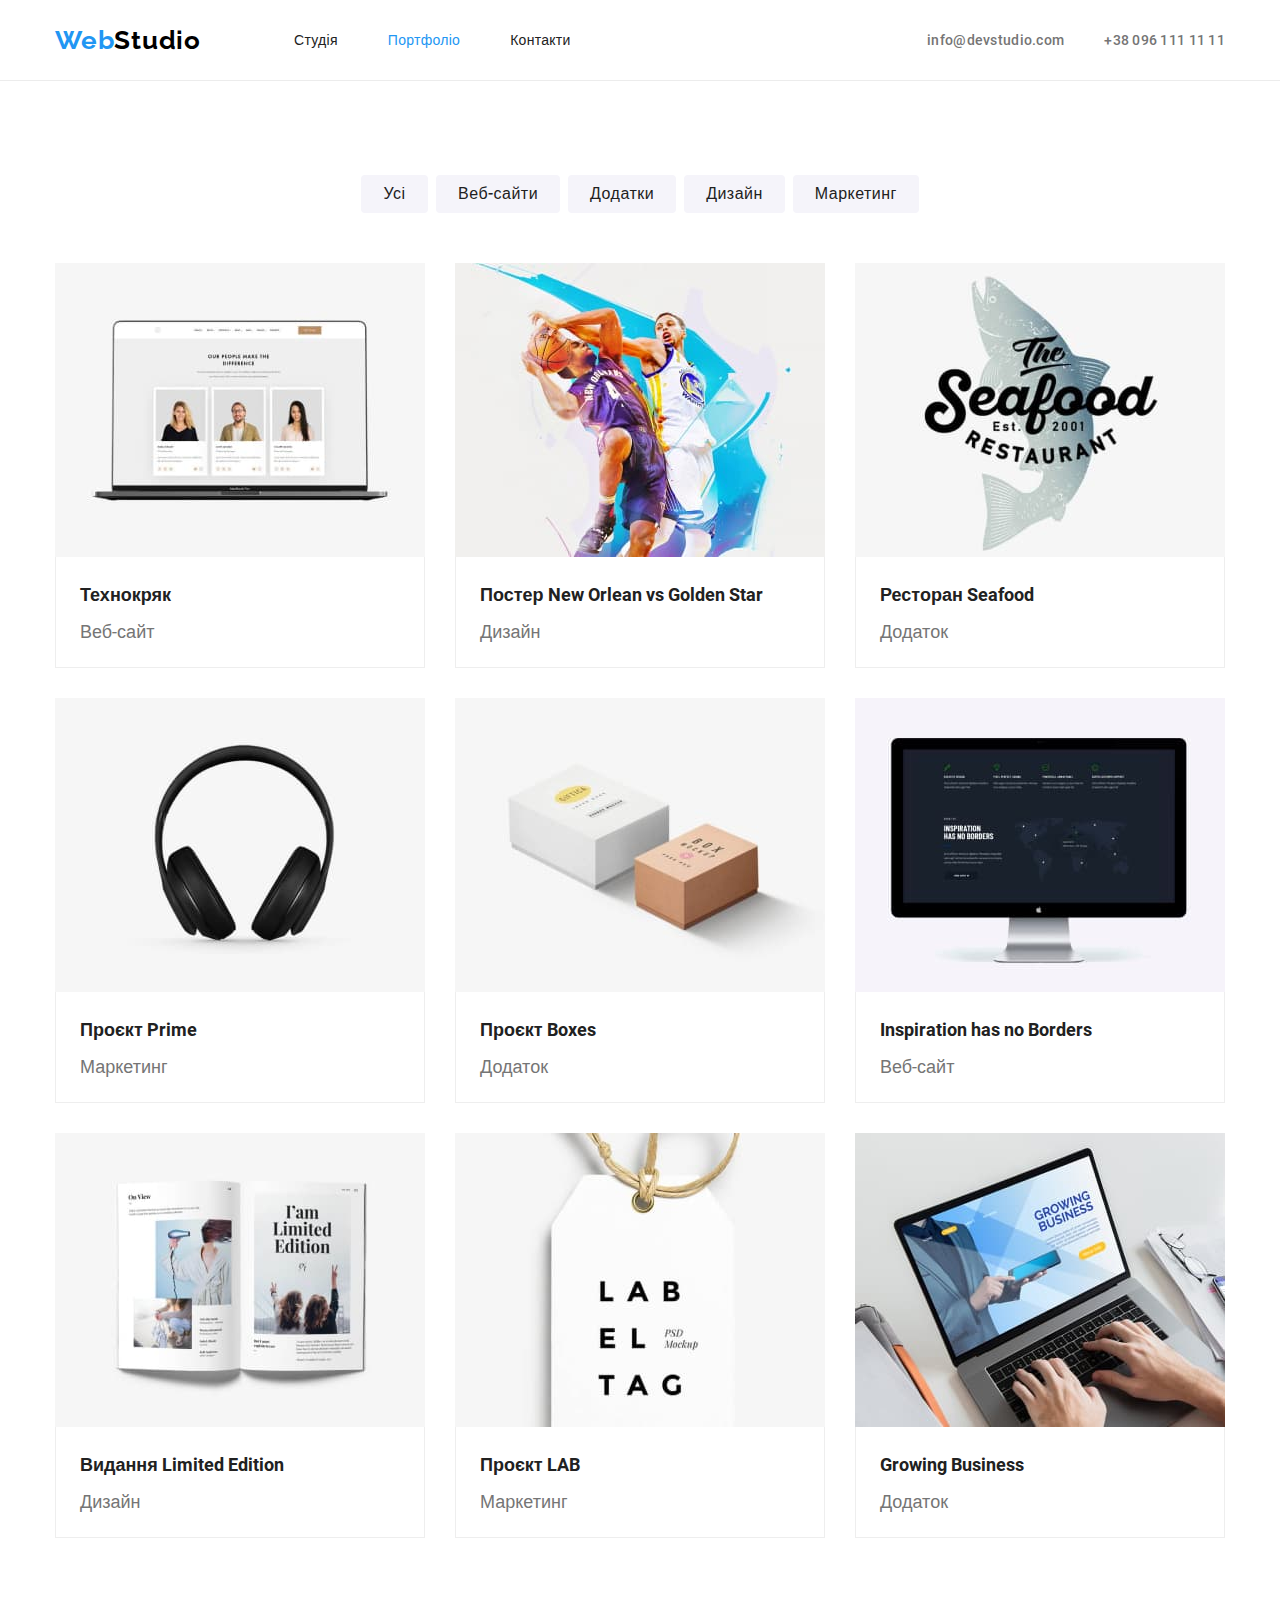
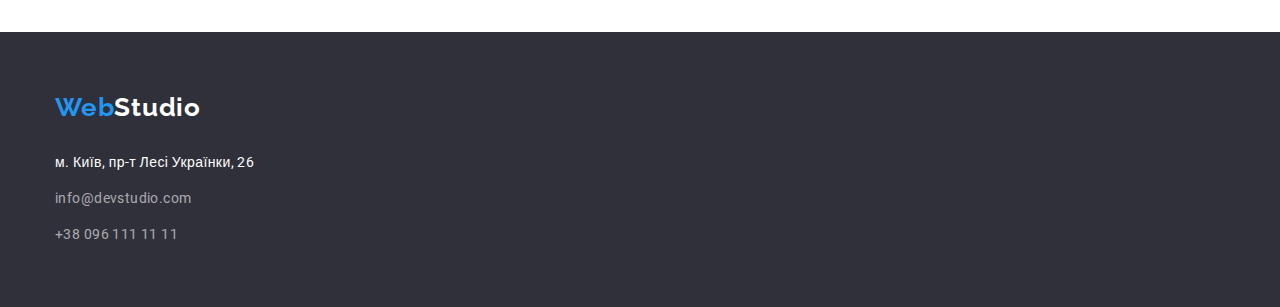
==== portfolio.html @ 8a7ce620 "Clone files and folders from goit-markup-hw-03" ====
<!DOCTYPE html>
<html lang="uk">

<head>
    <meta charset="UTF-8">
    <meta http-equiv="X-UA-Compatible" content="IE=edge">
    <meta name="viewport" content="width=device-width, initial-scale=1.0">
    <title>WebStudio</title>

    <link rel="preconnect" href="https://fonts.googleapis.com">
    <link rel="preconnect" href="https://fonts.gstatic.com" crossorigin>
    <link href="https://fonts.googleapis.com/css2?family=Raleway:wght@700&family=Roboto:wght@400;500;700;900&display=swap"
        rel="stylesheet">

    <link rel="stylesheet" href="https://cdnjs.cloudflare.com/ajax/libs/modern-normalize/1.1.0/modern-normalize.min.css"
        integrity="sha512-wpPYUAdjBVSE4KJnH1VR1HeZfpl1ub8YT/NKx4PuQ5NmX2tKuGu6U/JRp5y+Y8XG2tV+wKQpNHVUX03MfMFn9Q=="
        crossorigin="anonymous" referrerpolicy="no-referrer" />

    <link rel="stylesheet" href="./css/styles.css">
</head>

<body>
    <header class="header">
        <div class="container full-header">
            <nav class="header-nav">
                <a class="logo" href="./index.html">
                    <span class="accent-logo">Web</span><span class="header-logo">Studio</span>
                </a>
            
                <ul class="site-nav list">
                    <li class="item"><a class="link" href="./index.html">Студія</a></li>
                    <li class="item"><a class="link current" href="./portfolio.html">Портфоліо</a></li>
                    <li class="item"><a class="link" href="#">Контакти</a></li>
                </ul>
            </nav>
            
            <ul class="site-contact list">
                <li class="item"><a class="site-contact-header link" href="mailto:info@devstudio.com">info@devstudio.com</a></li>
                <li class="item"><a class="site-contact-header link" href="tel:+380961111111">+38 096 111 11 11</a></li>
            </ul>  
            
        </div>

    </header>

    <main>
        <section class="section works">
            <div class="container">
                <h1 class="visually-hidden">Портфоліо</h1>
                <ul class="list buttons-filters">
                    <li class="item">
                        <button class="button-filter" type="button">Усі</button>
                    </li>
                    <li class="item">
                        <button class="button-filter" type="button">Веб-сайти</button>
                    </li>
                    <li class="item">
                        <button class="button-filter" type="button">Додатки</button>
                    </li>
                    <li class="item">
                        <button class="button-filter" type="button">Дизайн</button>
                    </li>
                    <li class="item"> 
                        <button class="button-filter" type="button">Маркетинг</button>
                    </li>
                </ul>
                
                <ul class="list projects">
                    <li class="item">
                        <img class="project-image" src="./images/technokryak.jpg"
                            alt="На моніторі ноутбука зображено початкову сторінку сайту із заголовком Our people make a difference та фото трьох співробітників">
                            <div class="content-desc">
                                <h3 class="project-title">Технокряк</h3>
                                <p class="project-text">Веб-сайт</p>
                            </div>
                    </li>
                    <li class="item">
                        <img class="project-image" src="./images/norleanovsgstar.jpg" alt="Два баскетболісти з м'ячем під час гри">
                        <div class="content-desc">
                            <h3 class="project-title">Постер New Orlean vs Golden Star</h3>
                            <p class="project-text">Дизайн</p>
                        </div>
                    </li>
                    <li class="item">
                        <img class="project-image" src="./images/seefood.jpg"
                            alt="Логотип ресторану: на фоні рибини напис The seefood restaurant est. 2001">
                            <div class="content-desc">
                                <h3 class="project-title">Ресторан Seafood</h3>
                                <p class="project-text">Додаток</p>
                            </div>
                    </li>
                    <li class="item">
                        <img class="project-image" src="./images/prime.jpg" alt="Чорні накладні навушники">
                        <div class="content-desc">
                            <h3 class="project-title">Проєкт Prime</h3>
                            <p class="project-text">Маркетинг</p>
                        </div>
                    </li>
                    <li class="item">
                        <img class="project-image" src="./images/boxes.jpg"
                            alt="Біла коробка з написами і коричнева коробка з написами">
                            <div class="content-desc">
                                <h3 class="project-title">Проєкт Boxes</h3>
                                <p class="project-text">Додаток</p>
                            </div>
                    </li>
                    <li class="item">
                        <img class="project-image" src="./images/inspiration.jpg"
                            alt="На моніторі комп'ютера початкова сторінка сайту компанії на чорному фоні">
                            <div class="content-desc">
                                <h3 class="project-title">Inspiration has no Borders</h3>
                                <p class="project-text">Веб-сайт</p>
                            </div>
                    </li>
                    <li class="item">
                        <img class="project-image" src="./images/limiteded.jpg" alt="Розгорнутий журнал із зображеннями та статтями">
                        <div class="content-desc">
                            <h3 class="project-title">Видання Limited Edition</h3>
                            <p class="project-text">Дизайн</p>
                        </div>
                    </li>
                    <li class="item">
                        <img class="project-image" src="./images/lab.jpg" alt="Бірка з логотипом компанії Lab el tag Psd Mockup">
                        <div class="content-desc">
                            <h3 class="project-title">Проєкт LAB</h3>
                            <p class="project-text">Маркетинг</p>
                        </div>
                    </li>
                    <li class="item">
                        <img class="project-image" src="./images/growbusines.jpg"
                            alt="Чоловічі руки на клавіатурі макбука, на моніторі якого початкова сторінка сайту компанії">
                            <div class="content-desc">
                                <h3 class="project-title">Growing Business</h3>
                                <p class="project-text">Додаток</p>
                            </div>
                    </li>
                </ul>
            </div>
            
        </section>

    </main>

    <footer class="footer">
        <div class="container">
            <a class="logo" href="./index.html">
                <span class="accent-logo">Web</span><span class="footer-logo">Studio</span>
            </a>
            <address>
                <ul class="site-contact list">
                    <li class="list-item-footer">
                        <a class="site-contact-footer link map" href="https://goo.gl/maps/CPtrU1FHBa2aNyZL9" target="_blank"
                            rel="noopener noreferrer nofollow">м.
                            Київ, пр-т Лесі Українки, 26</a>
                    </li>
                    <li class="list-item-footer">
                        <a class="site-contact-footer link mail" href="mailto:info@devstudio.com">info@devstudio.com</a>
                    </li>
                    <li class="list-item-footer">
                        <a class="site-contact-footer link" href="tel:+380961111111">+38 096 111 11 11</a>
                    </li>
                </ul>
            </address>
        </div>
    </footer>

</body>

</html>
---- css/styles.css ----
@font-face {
    font-family: 'Roboto';
    font-style: normal;
    font-weight: 400;
    src: local(''),
        url('../fonts/roboto-v30-latin-regular.woff2') format('woff2'),
        url('../fonts/roboto-v30-latin-regular.woff') format('woff');
}

@font-face {
    font-family: 'Roboto';
    font-style: normal;
    font-weight: 500;
    src: local(''),
        url('../fonts/roboto-v30-latin-500.woff2') format('woff2'),
        url('../fonts/roboto-v30-latin-500.woff') format('woff');
}

@font-face {
    font-family: 'Roboto';
    font-style: normal;
    font-weight: 700;
    src: local(''),
        url('../fonts/roboto-v30-latin-700.woff2') format('woff2'),
        url('../fonts/roboto-v30-latin-700.woff') format('woff');
}

@font-face {
    font-family: 'Roboto';
    font-style: normal;
    font-weight: 900;
    src: local(''),
        url('../fonts/roboto-v30-latin-900.woff2') format('woff2'),
        url('../fonts/roboto-v30-latin-900.woff') format('woff');
}

@font-face {
    font-family: 'Raleway';
    font-style: normal;
    font-weight: 400;
    src: local(''),
        url('../fonts/raleway-v28-latin-regular.woff2') format('woff2'),
        url('../fonts/raleway-v28-latin-regular.woff') format('woff');
}

@font-face {
    font-family: 'Raleway';
    font-style: normal;
    font-weight: 700;
    src: local(''),
        url('../fonts/raleway-v28-latin-700.woff2') format('woff2'),
        url('../fonts/raleway-v28-latin-700.woff') format('woff');
}

:root {
    --color-primary: #212121;
    --color-secondary: #757575;
    --color-action: #FFFFFF;
    --color-accent: #2196F3;
    --color-logo: #000000;
    --color-text-footer: rgba(255, 255, 255, 0.6);
    --background-color-main: #FFFFFF;
    --background-color-dark: #2F303A;
    --background-color-light: #F5F4FA;
    --background-color-button: #2196F3;
    --background-color-hover-focus: #188CE8;
    --border-button: none;
    --card-set-gap: 30px;
}

html {
    box-sizing: border-box;
}

*,
*::before,
*::after {
    box-sizing: inherit;
}

body {
    color: var(--color-primary);
    background-color: var(--background-color-main);
    font-family: Roboto, sans-serif;
    font-weight: 400;
    margin: 0;
}

/* Remove markers */

.list {
    list-style: none;
    margin-top: 0;
    margin-bottom: 0;
    padding-left: 0;
}

h1,
h2,
h3,
p {
    margin: 0;
}

img {
    display: block;
    max-width: 100%;
    height: auto;
}

.container {
    width: 1200px;
    padding-left: 15px;
    padding-right: 15px;
    margin: 0 auto;
}

/* Logo */

.logo {
    text-decoration: none;
    font-family: Raleway, sans-serif;
    font-size: 26px;
    line-height: 1.19;
    letter-spacing: 0.03em;
    font-weight: 700;
}

.header-logo {
    color: var(--color-logo);
}

.accent-logo {
    color: var(--color-accent);
}

.footer-logo {
    color: var(--color-action);
}

/* Site-nav */

.header-nav {
    display: flex;
    align-items: center;
}

.site-nav {
    display: flex;
    margin-left: 93px;
}

.site-nav .item + .item {
    margin-left: 50px;
}

.site-nav .link {
    color: var(--color-primary);
    text-decoration: none;
    font-size: 14px;
    line-height: 1.143;
    letter-spacing: 0.02em;
    font-weight: 500;
    display: block;
    padding-top: 32px;
    padding-bottom: 32px;
}

.site-nav .link:hover,
.site-nav .link:focus {
    color: var(--color-accent);
}

.site-nav .link.current {
    color: var(--color-accent);
}

/* Contact */

.header .site-contact {
    display: flex;
    margin-left: auto;
}

.site-contact .item + .item {
    margin-left: 40px;
}

.header .site-contact .link {
    display: block;
    padding-top: 32px;
    padding-bottom: 32px;
}

.site-contact .link {
    text-decoration: none;
    font-size: 14px;
}

.site-contact-header {
    color: var(--color-secondary);
    line-height: 1.143;
    letter-spacing: 0.02em;
    font-weight: 500;
}

.site-contact-footer {
    color: var(--color-text-footer);
    font-style: normal;
    line-height: 1.714;
    letter-spacing: 0.03em;
}

.site-contact .map {
    color: var(--color-action);
}

.site-contact .link:hover,
.site-contact .link:focus {
    color: var(--color-accent);
}

/* Hero */

.hero {
    background-color: var(--background-color-dark);
    text-align: center;
    padding-top: 200px;
    padding-bottom: 200px;
    text-align: center;
}

.hero-title {
    color: var(--color-action);
    text-transform: uppercase;
    font-size: 44px;
    line-height: 1.364;
    letter-spacing: 0.06em;
    font-weight: 900;
    margin-bottom: 30px;
    margin-left: auto;
    margin-right: auto;
    max-width: 696px;
}

.hero-button {
    color: var(--color-action);
    background-color: var(--color-accent);
    border-radius: 4px;
    border: var(--border-button);
    cursor: pointer;
    font-family: inherit;
    font-size: 16px;
    line-height: 1.875;
    letter-spacing: 0.06em;
    font-weight: 700;
    padding: 10px 24px;
    min-width: 200px;
    text-align: center;
}

.hero-button:hover,
.hero-button:focus {
    background-color: var(--background-color-hover-focus);
}

/* Subhero */

.features {
    padding-top: 94px;
}

.subtitle {
    text-transform: uppercase;
    font-size: 14px;
    line-height: 1.143;
    letter-spacing: 0.03em;
    font-weight: 700;
    margin-bottom: 10px;
}

.text-subtitle {
    color: var(--color-secondary);
    font-size: 14px;
    line-height: 1.714;
    letter-spacing: 0.03em;
}

.features .list {
    display: flex;
}

.features .item + .item {
    margin-left: 30px;
}

.features .item {
    width: 270px;
}

/* Sections */

.section {
    padding-bottom: 94px;
}

.section-title {
    text-align: center;
    font-size: 36px;
    line-height: 1.167;
    letter-spacing: 0.03em;
    font-weight: 700;
    margin-bottom: 50px;
}

.section.duties .image{
    width: 370px;
} 

.section.duties .list {
    display: flex;
}

.section.duties .item + .item {
    margin-left: 30px;
}

.section.team {
    background-color: var(--background-color-light);
    padding-top: 94px;
}

.team-member {
    background-color: var(--background-color-main);
}

.team-member .desc {
    text-align: center;
    font-size: 16px;
    line-height: 1.188;
    letter-spacing: 0.03em;
}

.team-member .title {
    font-weight: 500;
    margin-bottom: 10px;
}

.team-member .text {
    color: var(--color-secondary);
}

.team .content-desc {
    padding-top: 30px;
    padding-bottom: 30px;
}

.member-photo {
    width: 270px;
}

.team .list {
    display: flex;
}

.team .team-member + .team-member {
    margin-left: 30px;
}

.project-title {
    font-size: 18px;
    line-height: 2;
    font-weight: 700;
    margin-bottom: 4px;
}

.project-text {
    color: var(--color-secondary);
    font-size: 18px;
    line-height: 1.667;
}

.project-image {
    width: 370px;
}

.projects .content-desc {
    padding: 20px 24px;
    border: 1px solid #EEEEEE;
    border-top: none;
}

.section.works {
    padding-bottom: 94px;
    padding-top: 94px;
}

.projects {
    display: flex;
    flex-wrap: wrap;
    margin-top: calc(-1 * var(--card-set-gap));
    margin-left: calc(-1 * var(--card-set-gap));
}

.projects .item {
   flex-basis: calc((100%/3) - var(--card-set-gap));
   margin-left: var(--card-set-gap);
   margin-top: var(--card-set-gap);
}


/* Project filters */

.button-filter {
    color: var(--color-primary);
    background-color: var(--background-color-light);
    border-radius: 4px;
    border: var(--border-button);
    cursor: pointer;
    font-family: inherit;
    font-size: 16px;
    line-height: 1.625;
    letter-spacing: 0.03em;
    font-weight: 500;
    padding: 6px 22px;
    min-width: 67px;

}

.button-filter:hover,
.button-filter:focus {
    background-color: var(--background-color-button);
    color: var(--color-action);
} 

.buttons-filters {
    display: flex;
    margin-bottom: 50px;
}

.buttons-filters .item + .item {
    margin-left: 8px;
}

.buttons-filters .item:first-child {
    margin-left: auto;
}

.buttons-filters .item:last-child {
    margin-right: auto;
}

/* Header*/

.header {
    border-bottom: 1px solid #ECECEC;
}

.full-header {
    display: flex;
    align-items: center;
}


/* Footer */

.footer {
    background-color: var(--background-color-dark);
    padding-top: 60px;
    padding-bottom: 60px;
}

.footer .logo {
    display: inline-block;
    margin-bottom: 28px;
}

.list-item-footer:not(:last-child) {
    margin-bottom: 12px;
}

/* Hide title */

.visually-hidden {
    position: absolute;
    white-space: nowrap;
    width: 1px;
    height: 1px;
    overflow: hidden;
    border: 0;
    padding: 0;
    clip: rect(0 0 0 0);
    clip-path: inset(50%);
    margin: -1px;
}
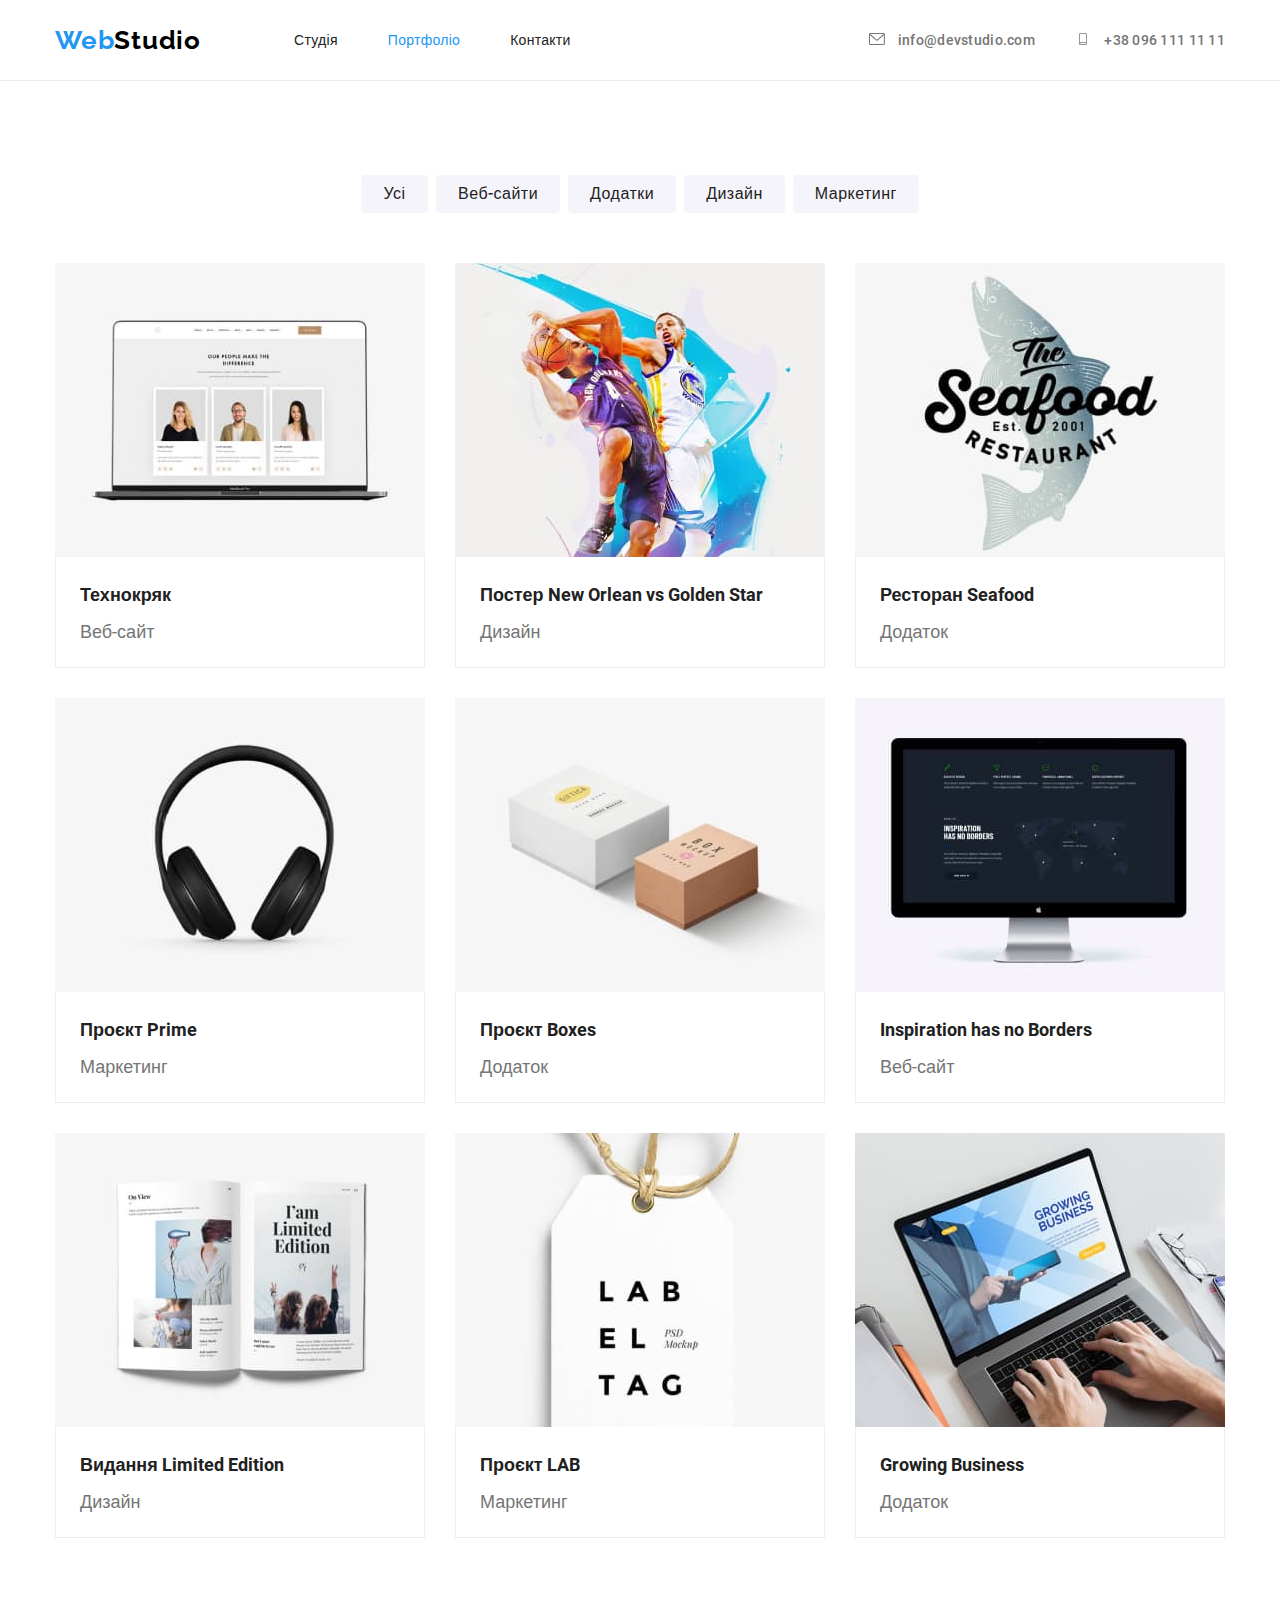
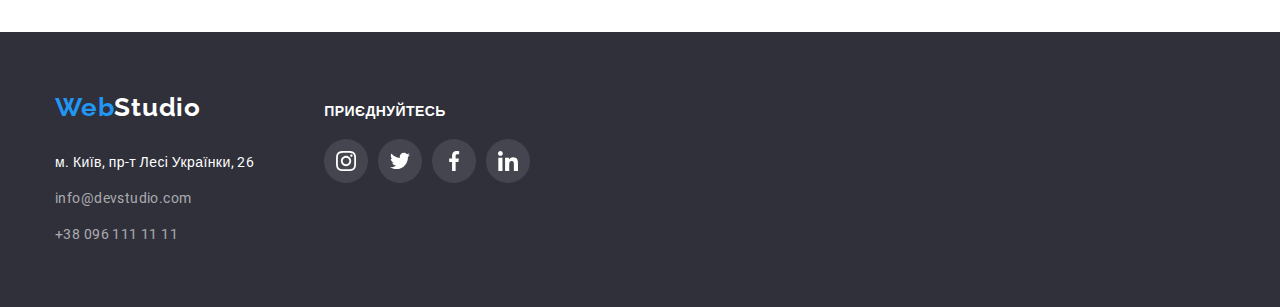
==== commit 4030491c: "Decorate Effects and Elements & Vector Graphics" ====
--- a/portfolio.html
+++ b/portfolio.html
@@ -35,9 +35,23 @@
             </nav>
             
             <ul class="site-contact list">
-                <li class="item"><a class="site-contact-header link" href="mailto:info@devstudio.com">info@devstudio.com</a></li>
-                <li class="item"><a class="site-contact-header link" href="tel:+380961111111">+38 096 111 11 11</a></li>
-            </ul>  
+                <li class="item">
+                    <a class="site-contact-header link" href="mailto:info@devstudio.com">
+                        <svg class="contact-icon" width="16px" height="12px">
+                            <use href="./images/icons.svg#icon-envelope"></use>
+                        </svg>
+                        <span>info@devstudio.com</span>
+                    </a>
+                </li>
+                <li class="item">
+                    <a class="site-contact-header link" href="tel:+380961111111">
+                        <svg class="contact-icon" width="16px" height="12px">
+                            <use href="./images/icons.svg#icon-smartphone"></use>
+                        </svg>
+                        <span>+38 096 111 11 11</span>
+                    </a>
+                </li>
+            </ul>
             
         </div>
 
@@ -67,72 +81,107 @@
                 
                 <ul class="list projects">
                     <li class="item">
-                        <img class="project-image" src="./images/technokryak.jpg"
-                            alt="На моніторі ноутбука зображено початкову сторінку сайту із заголовком Our people make a difference та фото трьох співробітників">
-                            <div class="content-desc">
-                                <h3 class="project-title">Технокряк</h3>
-                                <p class="project-text">Веб-сайт</p>
-                            </div>
-                    </li>
-                    <li class="item">
-                        <img class="project-image" src="./images/norleanovsgstar.jpg" alt="Два баскетболісти з м'ячем під час гри">
-                        <div class="content-desc">
-                            <h3 class="project-title">Постер New Orlean vs Golden Star</h3>
-                            <p class="project-text">Дизайн</p>
-                        </div>
-                    </li>
-                    <li class="item">
-                        <img class="project-image" src="./images/seefood.jpg"
-                            alt="Логотип ресторану: на фоні рибини напис The seefood restaurant est. 2001">
-                            <div class="content-desc">
-                                <h3 class="project-title">Ресторан Seafood</h3>
-                                <p class="project-text">Додаток</p>
-                            </div>
-                    </li>
-                    <li class="item">
-                        <img class="project-image" src="./images/prime.jpg" alt="Чорні накладні навушники">
-                        <div class="content-desc">
-                            <h3 class="project-title">Проєкт Prime</h3>
-                            <p class="project-text">Маркетинг</p>
-                        </div>
-                    </li>
-                    <li class="item">
-                        <img class="project-image" src="./images/boxes.jpg"
-                            alt="Біла коробка з написами і коричнева коробка з написами">
-                            <div class="content-desc">
-                                <h3 class="project-title">Проєкт Boxes</h3>
-                                <p class="project-text">Додаток</p>
-                            </div>
-                    </li>
-                    <li class="item">
-                        <img class="project-image" src="./images/inspiration.jpg"
-                            alt="На моніторі комп'ютера початкова сторінка сайту компанії на чорному фоні">
-                            <div class="content-desc">
-                                <h3 class="project-title">Inspiration has no Borders</h3>
-                                <p class="project-text">Веб-сайт</p>
-                            </div>
-                    </li>
-                    <li class="item">
-                        <img class="project-image" src="./images/limiteded.jpg" alt="Розгорнутий журнал із зображеннями та статтями">
-                        <div class="content-desc">
-                            <h3 class="project-title">Видання Limited Edition</h3>
-                            <p class="project-text">Дизайн</p>
-                        </div>
-                    </li>
-                    <li class="item">
-                        <img class="project-image" src="./images/lab.jpg" alt="Бірка з логотипом компанії Lab el tag Psd Mockup">
-                        <div class="content-desc">
-                            <h3 class="project-title">Проєкт LAB</h3>
-                            <p class="project-text">Маркетинг</p>
-                        </div>
-                    </li>
-                    <li class="item">
-                        <img class="project-image" src="./images/growbusines.jpg"
-                            alt="Чоловічі руки на клавіатурі макбука, на моніторі якого початкова сторінка сайту компанії">
-                            <div class="content-desc">
-                                <h3 class="project-title">Growing Business</h3>
-                                <p class="project-text">Додаток</p>
-                            </div>
+                        <div class="projects-link-style">
+                            <a class="projects-link" href="#">
+                                <img class="project-image" src="./images/technokryak.jpg"
+                                    alt="На моніторі ноутбука зображено початкову сторінку сайту із заголовком Our people make a difference та фото трьох співробітників">
+                                <div class="content-desc">
+                                    <h3 class="project-title">Технокряк</h3>
+                                    <p class="project-text">Веб-сайт</p>
+                                </div>
+                            </a>
+                        </div>
+                    </li>
+                    <li class="item">
+                        <div class="projects-link-style">
+                            <a class="projects-link" href="#">
+                                <img class="project-image" src="./images/norleanovsgstar.jpg" alt="Два баскетболісти з м'ячем під час гри">
+                                <div class="content-desc">
+                                    <h3 class="project-title">Постер New Orlean vs Golden Star</h3>
+                                    <p class="project-text">Дизайн</p>
+                                </div>
+                            </a>
+                        </div>
+                    </li>
+                    <li class="item">
+                        <div class="projects-link-style">
+                            <a class="projects-link" href="#">
+                                <img class="project-image" src="./images/seefood.jpg"
+                                    alt="Логотип ресторану: на фоні рибини напис The seefood restaurant est. 2001">
+                                <div class="content-desc">
+                                    <h3 class="project-title">Ресторан Seafood</h3>
+                                    <p class="project-text">Додаток</p>
+                                </div>
+                            </a>
+                        </div>
+                    </li>
+                    <li class="item">
+                        <div class="projects-link-style">
+                            <a class="projects-link" href="#">
+                                <img class="project-image" src="./images/prime.jpg" alt="Чорні накладні навушники">
+                                <div class="content-desc">
+                                    <h3 class="project-title">Проєкт Prime</h3>
+                                    <p class="project-text">Маркетинг</p>
+                                </div>
+                            </a>
+                        </div>
+                    </li>
+                    <li class="item">
+                        <div class="projects-link-style">
+                            <a class="projects-link" href="#">
+                                <img class="project-image" src="./images/boxes.jpg" alt="Біла коробка з написами і коричнева коробка з написами">
+                                <div class="content-desc">
+                                    <h3 class="project-title">Проєкт Boxes</h3>
+                                    <p class="project-text">Додаток</p>
+                                </div>
+                            </a>
+                        </div> 
+                    </li>
+                    <li class="item">
+                        <div class="projects-link-style">
+                            <a class="projects-link" href="#">
+                                <img class="project-image" src="./images/inspiration.jpg"
+                                    alt="На моніторі комп'ютера початкова сторінка сайту компанії на чорному фоні">
+                                <div class="content-desc">
+                                    <h3 class="project-title">Inspiration has no Borders</h3>
+                                    <p class="project-text">Веб-сайт</p>
+                                </div>
+                            </a>
+                        </div>
+                    </li>
+                    <li class="item">
+                        <div class="projects-link-style">
+                            <a class="projects-link" href="#">
+                                <img class="project-image" src="./images/limiteded.jpg" alt="Розгорнутий журнал із зображеннями та статтями">
+                                <div class="content-desc">
+                                    <h3 class="project-title">Видання Limited Edition</h3>
+                                    <p class="project-text">Дизайн</p>
+                                </div>
+                            </a>
+                        </div>
+                    </li>
+                    <li class="item">
+                        <div class="projects-link-style">
+                            <a class="projects-link" href="#">
+                                <img class="project-image" src="./images/lab.jpg" alt="Бірка з логотипом компанії Lab el tag Psd Mockup">
+                                <div class="content-desc">
+                                    <h3 class="project-title">Проєкт LAB</h3>
+                                    <p class="project-text">Маркетинг</p>
+                                </div>
+                            </a>
+                        </div>
+                    </li>
+                    <li class="item">
+                        <div class="projects-link-style">
+                            <a class="projects-link" href="#">
+                                <img class="project-image" src="./images/growbusines.jpg"
+                                    alt="Чоловічі руки на клавіатурі макбука, на моніторі якого початкова сторінка сайту компанії">
+                                <div class="content-desc">
+                                    <h3 class="project-title">Growing Business</h3>
+                                    <p class="project-text">Додаток</p>
+                                </div>
+                            </a>
+                        </div>
                     </li>
                 </ul>
             </div>
@@ -143,24 +192,59 @@
 
     <footer class="footer">
         <div class="container">
-            <a class="logo" href="./index.html">
-                <span class="accent-logo">Web</span><span class="footer-logo">Studio</span>
-            </a>
-            <address>
-                <ul class="site-contact list">
-                    <li class="list-item-footer">
-                        <a class="site-contact-footer link map" href="https://goo.gl/maps/CPtrU1FHBa2aNyZL9" target="_blank"
-                            rel="noopener noreferrer nofollow">м.
-                            Київ, пр-т Лесі Українки, 26</a>
-                    </li>
-                    <li class="list-item-footer">
-                        <a class="site-contact-footer link mail" href="mailto:info@devstudio.com">info@devstudio.com</a>
-                    </li>
-                    <li class="list-item-footer">
-                        <a class="site-contact-footer link" href="tel:+380961111111">+38 096 111 11 11</a>
-                    </li>
-                </ul>
-            </address>
+            <div>
+                <a class="logo" href="./index.html">
+                    <span class="accent-logo">Web</span><span class="footer-logo">Studio</span>
+                </a>
+                <address>
+                    <ul class="site-contact list">
+                        <li class="list-item-footer">
+                            <a class="site-contact-footer link map" href="https://goo.gl/maps/CPtrU1FHBa2aNyZL9" target="_blank"
+                                rel="noopener noreferrer nofollow">м.
+                                Київ, пр-т Лесі Українки, 26</a>
+                        </li>
+                        <li class="list-item-footer">
+                            <a class="site-contact-footer link mail" href="mailto:info@devstudio.com">info@devstudio.com</a>
+                        </li>
+                        <li class="list-item-footer">
+                            <a class="site-contact-footer link" href="tel:+380961111111">+38 096 111 11 11</a>
+                        </li>
+                    </ul>
+                </address>
+            </div>
+            <div class="socials-footer">
+                <h2 class="footer-socials-title">Приєднуйтесь</h2>
+                <ul class="socials-list">
+                    <li class="socials-item">
+                        <a class="socials-link" href="#">
+                            <svg class="socials-icon" height="20" width="20">
+                                <use href="./images/icons.svg#icon-instagram"></use>
+                            </svg>
+                        </a>
+                    </li>
+                    <li class="socials-item">
+                        <a class="socials-link" href="#">
+                            <svg class="socials-icon" height="20" width="20">
+                                <use href="./images/icons.svg#icon-twitter"></use>
+                            </svg>
+                        </a>
+                    </li>
+                    <li class="socials-item">
+                        <a class="socials-link" href="#">
+                            <svg class="socials-icon" height="20" width="20">
+                                <use href="./images/icons.svg#icon-facebook"></use>
+                            </svg>
+                        </a>
+                    </li>
+                    <li class="socials-item">
+                        <a class="socials-link" href="#">
+                            <svg class="socials-icon" height="20" width="20">
+                                <use href="./images/icons.svg#icon-linkedin"></use>
+                            </svg>
+                        </a>
+                    </li>
+                </ul>
+            </div>
         </div>
     </footer>
 
--- a/css/styles.css
+++ b/css/styles.css
@@ -59,11 +59,13 @@
     --color-accent: #2196F3;
     --color-logo: #000000;
     --color-text-footer: rgba(255, 255, 255, 0.6);
+    --color-icon: #AFB1B8;
     --background-color-main: #FFFFFF;
     --background-color-dark: #2F303A;
     --background-color-light: #F5F4FA;
     --background-color-button: #2196F3;
     --background-color-hover-focus: #188CE8;
+    --background-color-icon: rgba(255, 255, 255, 0.1);
     --border-button: none;
     --card-set-gap: 30px;
 }
@@ -202,7 +204,14 @@
     line-height: 1.143;
     letter-spacing: 0.02em;
     font-weight: 500;
-}
+    display: inline-flex;
+}
+
+.contact-icon {
+    fill: currentColor;
+    margin-right: 10px;
+}
+
 
 .site-contact-footer {
     color: var(--color-text-footer);
@@ -223,7 +232,7 @@
 /* Hero */
 
 .hero {
-    background-color: var(--background-color-dark);
+    /*background-color: var(--background-color-dark);*/
     text-align: center;
     padding-top: 200px;
     padding-bottom: 200px;
@@ -264,6 +273,20 @@
     background-color: var(--background-color-hover-focus);
 }
 
+.overlay {
+    outline: 1px solid black;
+    
+    height: 600px;
+    max-width: 1600px;
+    margin-left: auto;
+    margin-right: auto;
+    background-size: cover;
+    background-position: center;
+    background-repeat: no-repeat;
+    background-image: linear-gradient(to right, rgba(47, 48, 58, 0.4), rgba(47, 48, 58, 0.4)), 
+                      url(../images/herobg.jpg);
+}
+
 /* Subhero */
 
 .features {
@@ -287,15 +310,21 @@
 }
 
 .features .list {
-    display: flex;
+    display: flex; 
 }
 
 .features .item + .item {
     margin-left: 30px;
 }
 
-.features .item {
-    width: 270px;
+.feature-card-icon {
+    background-color: var(--background-color-light);
+    height: 120px;
+    margin-bottom: 30px;
+}
+
+.feature-icon {
+    margin: 25px 100px;
 }
 
 /* Sections */
@@ -332,6 +361,8 @@
 
 .team-member {
     background-color: var(--background-color-main);
+    box-shadow: 0px 1px 3px rgba(0, 0, 0, 0.12), 0px 1px 1px rgba(0, 0, 0, 0.14), 0px 2px 1px rgba(0, 0, 0, 0.2);
+    border-radius: 0px 0px 4px 4px;
 }
 
 .team-member .desc {
@@ -352,7 +383,6 @@
 
 .team .content-desc {
     padding-top: 30px;
-    padding-bottom: 30px;
 }
 
 .member-photo {
@@ -406,6 +436,16 @@
    flex-basis: calc((100%/3) - var(--card-set-gap));
    margin-left: var(--card-set-gap);
    margin-top: var(--card-set-gap);
+}
+
+.projects-link {
+    text-decoration: none;
+    color: var(--color-primary); 
+}
+
+.projects-link-style:hover,
+.projects-link-style:focus {
+    box-shadow: 0px 1px 1px rgba(0, 0, 0, 0.12), 0px 4px 4px rgba(0, 0, 0, 0.06), 1px 4px 6px rgba(0, 0, 0, 0.16);
 }
 
 
@@ -424,13 +464,13 @@
     font-weight: 500;
     padding: 6px 22px;
     min-width: 67px;
-
 }
 
 .button-filter:hover,
 .button-filter:focus {
     background-color: var(--background-color-button);
     color: var(--color-action);
+    box-shadow: 0px 3px 1px rgba(0, 0, 0, 0.1), 0px 1px 2px rgba(0, 0, 0, 0.08), 0px 2px 2px rgba(0, 0, 0, 0.12);
 } 
 
 .buttons-filters {
@@ -478,6 +518,115 @@
 .list-item-footer:not(:last-child) {
     margin-bottom: 12px;
 }
+
+/*Socials*/
+
+.socials-list {
+    list-style: none;
+    margin-top: 16px;
+    margin-bottom: 30px;
+    padding-left: 0;
+    display: flex;
+    align-items: center;
+    gap: 10px;
+}
+
+.socials-item {
+    width: 44px;
+    height: 44px;
+}
+
+.socials-link {
+    display: flex;
+    align-items: center;
+    justify-content: center;
+    width: 100%;
+    height: 100%;
+    border-radius: 50%;
+    fill: var(--color-icon);
+}
+
+.socials-item:first-child {
+    margin-left: auto;
+}
+
+.socials-item:last-child {
+    margin-right: auto;
+}
+
+.footer .container {
+    display: flex;
+    align-items: baseline;
+}
+
+.socials-footer {
+    margin-left: 70px;
+}
+
+.footer-socials-title {
+    text-align: left;
+    font-size: 14px;
+    color: var(--color-action);
+    line-height: 1.143;
+    letter-spacing: 0.03em;
+    font-weight: 700;
+    text-transform: uppercase;
+    margin-bottom: 20px;
+}
+
+.footer .socials-list {
+    margin-top: 0;
+    margin-bottom: 0;
+}
+
+.footer .socials-link {
+    fill: var(--color-action);
+    background-color: var(--background-color-icon);
+}
+
+.socials-link:hover,
+.socials-link:focus {
+    background-color: var(--background-color-button);
+    fill: var(--color-action);
+}
+
+/* Clients */
+
+.section.clients {
+    padding-top: 94px;
+}
+
+.clients-list {
+    list-style: none;
+    margin-top: 0px;
+    margin-bottom: 0px;
+    padding-left: 0;
+    display: flex;
+    align-items: center;
+    gap: 30px;
+}
+
+.clients-item {
+    width: 170px;
+    height: 92px;
+}
+
+.clients-link {
+    width: 100%;
+    height: 100%;
+    display: flex;
+    align-items: center;
+    justify-content: center;
+    border: 1px solid  var(--color-icon);
+    border-radius: 4px;
+    fill: var(--color-icon);
+}
+
+.clients-link:hover {
+    border: 1px solid var(--color-accent);
+    fill: var(--color-accent);
+}
+
 
 /* Hide title */
 
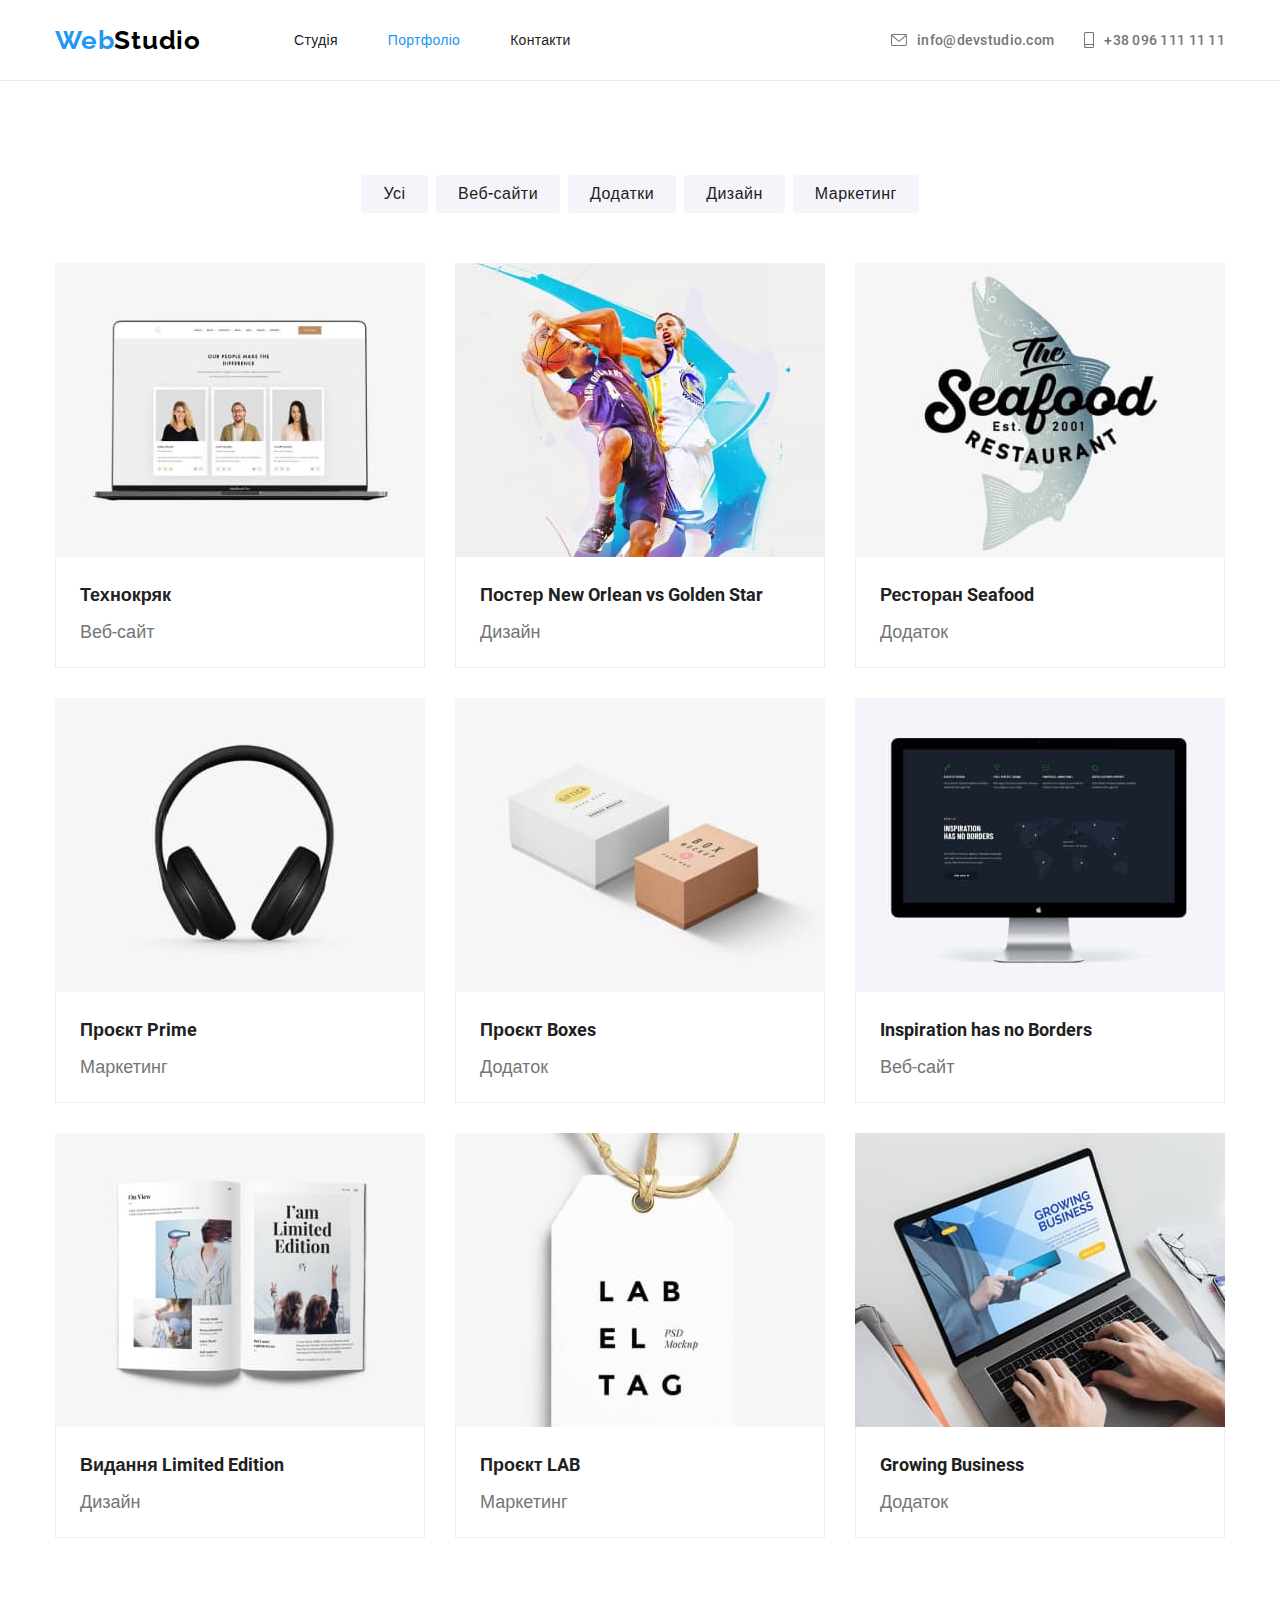
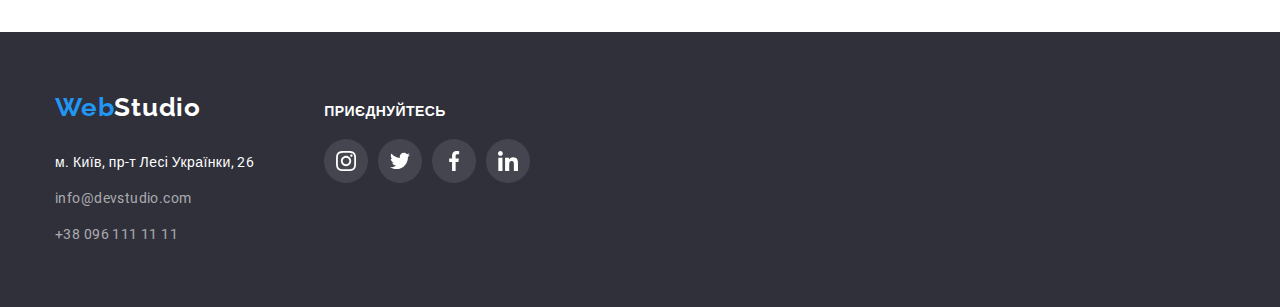
==== commit 8033ac37: "Error correction" ====
--- a/portfolio.html
+++ b/portfolio.html
@@ -45,7 +45,7 @@
                 </li>
                 <li class="item">
                     <a class="site-contact-header link" href="tel:+380961111111">
-                        <svg class="contact-icon" width="16px" height="12px">
+                        <svg class="contact-icon" width="10px" height="16px">
                             <use href="./images/icons.svg#icon-smartphone"></use>
                         </svg>
                         <span>+38 096 111 11 11</span>
@@ -81,107 +81,89 @@
                 
                 <ul class="list projects">
                     <li class="item">
-                        <div class="projects-link-style">
-                            <a class="projects-link" href="#">
-                                <img class="project-image" src="./images/technokryak.jpg"
-                                    alt="На моніторі ноутбука зображено початкову сторінку сайту із заголовком Our people make a difference та фото трьох співробітників">
-                                <div class="content-desc">
-                                    <h3 class="project-title">Технокряк</h3>
-                                    <p class="project-text">Веб-сайт</p>
-                                </div>
-                            </a>
-                        </div>
-                    </li>
-                    <li class="item">
-                        <div class="projects-link-style">
-                            <a class="projects-link" href="#">
-                                <img class="project-image" src="./images/norleanovsgstar.jpg" alt="Два баскетболісти з м'ячем під час гри">
-                                <div class="content-desc">
-                                    <h3 class="project-title">Постер New Orlean vs Golden Star</h3>
-                                    <p class="project-text">Дизайн</p>
-                                </div>
-                            </a>
-                        </div>
-                    </li>
-                    <li class="item">
-                        <div class="projects-link-style">
-                            <a class="projects-link" href="#">
-                                <img class="project-image" src="./images/seefood.jpg"
-                                    alt="Логотип ресторану: на фоні рибини напис The seefood restaurant est. 2001">
-                                <div class="content-desc">
-                                    <h3 class="project-title">Ресторан Seafood</h3>
-                                    <p class="project-text">Додаток</p>
-                                </div>
-                            </a>
-                        </div>
-                    </li>
-                    <li class="item">
-                        <div class="projects-link-style">
-                            <a class="projects-link" href="#">
-                                <img class="project-image" src="./images/prime.jpg" alt="Чорні накладні навушники">
-                                <div class="content-desc">
-                                    <h3 class="project-title">Проєкт Prime</h3>
-                                    <p class="project-text">Маркетинг</p>
-                                </div>
-                            </a>
-                        </div>
-                    </li>
-                    <li class="item">
-                        <div class="projects-link-style">
-                            <a class="projects-link" href="#">
-                                <img class="project-image" src="./images/boxes.jpg" alt="Біла коробка з написами і коричнева коробка з написами">
-                                <div class="content-desc">
-                                    <h3 class="project-title">Проєкт Boxes</h3>
-                                    <p class="project-text">Додаток</p>
-                                </div>
-                            </a>
-                        </div> 
-                    </li>
-                    <li class="item">
-                        <div class="projects-link-style">
-                            <a class="projects-link" href="#">
-                                <img class="project-image" src="./images/inspiration.jpg"
-                                    alt="На моніторі комп'ютера початкова сторінка сайту компанії на чорному фоні">
-                                <div class="content-desc">
-                                    <h3 class="project-title">Inspiration has no Borders</h3>
-                                    <p class="project-text">Веб-сайт</p>
-                                </div>
-                            </a>
-                        </div>
-                    </li>
-                    <li class="item">
-                        <div class="projects-link-style">
-                            <a class="projects-link" href="#">
-                                <img class="project-image" src="./images/limiteded.jpg" alt="Розгорнутий журнал із зображеннями та статтями">
-                                <div class="content-desc">
-                                    <h3 class="project-title">Видання Limited Edition</h3>
-                                    <p class="project-text">Дизайн</p>
-                                </div>
-                            </a>
-                        </div>
-                    </li>
-                    <li class="item">
-                        <div class="projects-link-style">
-                            <a class="projects-link" href="#">
-                                <img class="project-image" src="./images/lab.jpg" alt="Бірка з логотипом компанії Lab el tag Psd Mockup">
-                                <div class="content-desc">
-                                    <h3 class="project-title">Проєкт LAB</h3>
-                                    <p class="project-text">Маркетинг</p>
-                                </div>
-                            </a>
-                        </div>
-                    </li>
-                    <li class="item">
-                        <div class="projects-link-style">
-                            <a class="projects-link" href="#">
-                                <img class="project-image" src="./images/growbusines.jpg"
-                                    alt="Чоловічі руки на клавіатурі макбука, на моніторі якого початкова сторінка сайту компанії">
-                                <div class="content-desc">
-                                    <h3 class="project-title">Growing Business</h3>
-                                    <p class="project-text">Додаток</p>
-                                </div>
-                            </a>
-                        </div>
+                        <a class="projects-link" href="#">
+                            <img class="project-image" src="./images/technokryak.jpg"
+                                alt="На моніторі ноутбука зображено початкову сторінку сайту із заголовком Our people make a difference та фото трьох співробітників">
+                            <div class="content-desc">
+                                <h3 class="project-title">Технокряк</h3>
+                                <p class="project-text">Веб-сайт</p>
+                            </div>
+                        </a>
+                    </li>
+                    <li class="item">
+                        <a class="projects-link" href="#">
+                            <img class="project-image" src="./images/norleanovsgstar.jpg" alt="Два баскетболісти з м'ячем під час гри">
+                            <div class="content-desc">
+                                <h3 class="project-title">Постер New Orlean vs Golden Star</h3>
+                                <p class="project-text">Дизайн</p>
+                            </div>
+                        </a>
+                    </li>
+                    <li class="item">
+                        <a class="projects-link" href="#">
+                            <img class="project-image" src="./images/seefood.jpg"
+                                alt="Логотип ресторану: на фоні рибини напис The seefood restaurant est. 2001">
+                            <div class="content-desc">
+                                <h3 class="project-title">Ресторан Seafood</h3>
+                                <p class="project-text">Додаток</p>
+                            </div>
+                        </a>
+                    </li>
+                    <li class="item">
+                        <a class="projects-link" href="#">
+                            <img class="project-image" src="./images/prime.jpg" alt="Чорні накладні навушники">
+                            <div class="content-desc">
+                                <h3 class="project-title">Проєкт Prime</h3>
+                                <p class="project-text">Маркетинг</p>
+                            </div>
+                        </a>
+                    </li>
+                    <li class="item">
+                        <a class="projects-link" href="#">
+                            <img class="project-image" src="./images/boxes.jpg" alt="Біла коробка з написами і коричнева коробка з написами">
+                            <div class="content-desc">
+                                <h3 class="project-title">Проєкт Boxes</h3>
+                                <p class="project-text">Додаток</p>
+                            </div>
+                        </a>
+                    </li>
+                    <li class="item">
+                        <a class="projects-link" href="#">
+                            <img class="project-image" src="./images/inspiration.jpg"
+                                alt="На моніторі комп'ютера початкова сторінка сайту компанії на чорному фоні">
+                            <div class="content-desc">
+                                <h3 class="project-title">Inspiration has no Borders</h3>
+                                <p class="project-text">Веб-сайт</p>
+                            </div>
+                        </a>
+                    </li>
+                    <li class="item">
+                        <a class="projects-link" href="#">
+                            <img class="project-image" src="./images/limiteded.jpg" alt="Розгорнутий журнал із зображеннями та статтями">
+                            <div class="content-desc">
+                                <h3 class="project-title">Видання Limited Edition</h3>
+                                <p class="project-text">Дизайн</p>
+                            </div>
+                        </a>
+                    </li>
+                    <li class="item">
+                         <a class="projects-link" href="#">
+                            <img class="project-image" src="./images/lab.jpg" alt="Бірка з логотипом компанії Lab el tag Psd Mockup">
+                            <div class="content-desc">
+                                <h3 class="project-title">Проєкт LAB</h3>
+                                <p class="project-text">Маркетинг</p>
+                            </div>
+                        </a>
+                    </li>
+                    <li class="item">
+                        <a class="projects-link" href="#">
+                            <img class="project-image" src="./images/growbusines.jpg"
+                                alt="Чоловічі руки на клавіатурі макбука, на моніторі якого початкова сторінка сайту компанії">
+                            <div class="content-desc">
+                                <h3 class="project-title">Growing Business</h3>
+                                <p class="project-text">Додаток</p>
+                            </div>
+                        </a>
                     </li>
                 </ul>
             </div>
--- a/css/styles.css
+++ b/css/styles.css
@@ -117,6 +117,17 @@
     margin: 0 auto;
 }
 
+/* Header*/
+
+.header {
+    border-bottom: 1px solid #ECECEC;
+}
+
+.full-header {
+    display: flex;
+    align-items: center;
+}
+
 /* Logo */
 
 .logo {
@@ -182,16 +193,7 @@
 .header .site-contact {
     display: flex;
     margin-left: auto;
-}
-
-.site-contact .item + .item {
-    margin-left: 40px;
-}
-
-.header .site-contact .link {
-    display: block;
-    padding-top: 32px;
-    padding-bottom: 32px;
+    gap: 30px;
 }
 
 .site-contact .link {
@@ -204,14 +206,15 @@
     line-height: 1.143;
     letter-spacing: 0.02em;
     font-weight: 500;
-    display: inline-flex;
+    display: flex;
+    align-items: center;
+    justify-content: center;
+    gap: 10px;
 }
 
 .contact-icon {
     fill: currentColor;
-    margin-right: 10px;
-}
-
+}
 
 .site-contact-footer {
     color: var(--color-text-footer);
@@ -232,7 +235,7 @@
 /* Hero */
 
 .hero {
-    /*background-color: var(--background-color-dark);*/
+    background-color: #C4C4C4;
     text-align: center;
     padding-top: 200px;
     padding-bottom: 200px;
@@ -266,6 +269,7 @@
     padding: 10px 24px;
     min-width: 200px;
     text-align: center;
+    box-shadow: 0px 4px 4px rgba(0, 0, 0, 0.15);
 }
 
 .hero-button:hover,
@@ -274,9 +278,6 @@
 }
 
 .overlay {
-    outline: 1px solid black;
-    
-    height: 600px;
     max-width: 1600px;
     margin-left: auto;
     margin-right: auto;
@@ -287,7 +288,7 @@
                       url(../images/herobg.jpg);
 }
 
-/* Subhero */
+/* Features */
 
 .features {
     padding-top: 94px;
@@ -311,20 +312,16 @@
 
 .features .list {
     display: flex; 
-}
-
-.features .item + .item {
-    margin-left: 30px;
+    gap: 30px;
 }
 
 .feature-card-icon {
+    display: flex;
+    align-items: center;
+    justify-content: center;
     background-color: var(--background-color-light);
     height: 120px;
     margin-bottom: 30px;
-}
-
-.feature-icon {
-    margin: 25px 100px;
 }
 
 /* Sections */
@@ -379,10 +376,12 @@
 
 .team-member .text {
     color: var(--color-secondary);
+    margin-bottom: 16px;
 }
 
 .team .content-desc {
     padding-top: 30px;
+    padding-bottom: 30px;
 }
 
 .member-photo {
@@ -439,12 +438,13 @@
 }
 
 .projects-link {
+    display: block;
     text-decoration: none;
     color: var(--color-primary); 
 }
 
-.projects-link-style:hover,
-.projects-link-style:focus {
+.projects-link:hover,
+.projects-link:focus {
     box-shadow: 0px 1px 1px rgba(0, 0, 0, 0.12), 0px 4px 4px rgba(0, 0, 0, 0.06), 1px 4px 6px rgba(0, 0, 0, 0.16);
 }
 
@@ -490,16 +490,6 @@
     margin-right: auto;
 }
 
-/* Header*/
-
-.header {
-    border-bottom: 1px solid #ECECEC;
-}
-
-.full-header {
-    display: flex;
-    align-items: center;
-}
 
 
 /* Footer */
@@ -523,11 +513,10 @@
 
 .socials-list {
     list-style: none;
-    margin-top: 16px;
-    margin-bottom: 30px;
     padding-left: 0;
     display: flex;
     align-items: center;
+    justify-content: center;
     gap: 10px;
 }
 
@@ -546,14 +535,6 @@
     fill: var(--color-icon);
 }
 
-.socials-item:first-child {
-    margin-left: auto;
-}
-
-.socials-item:last-child {
-    margin-right: auto;
-}
-
 .footer .container {
     display: flex;
     align-items: baseline;
@@ -622,7 +603,8 @@
     fill: var(--color-icon);
 }
 
-.clients-link:hover {
+.clients-link:hover,
+.clients-link:focus {
     border: 1px solid var(--color-accent);
     fill: var(--color-accent);
 }
